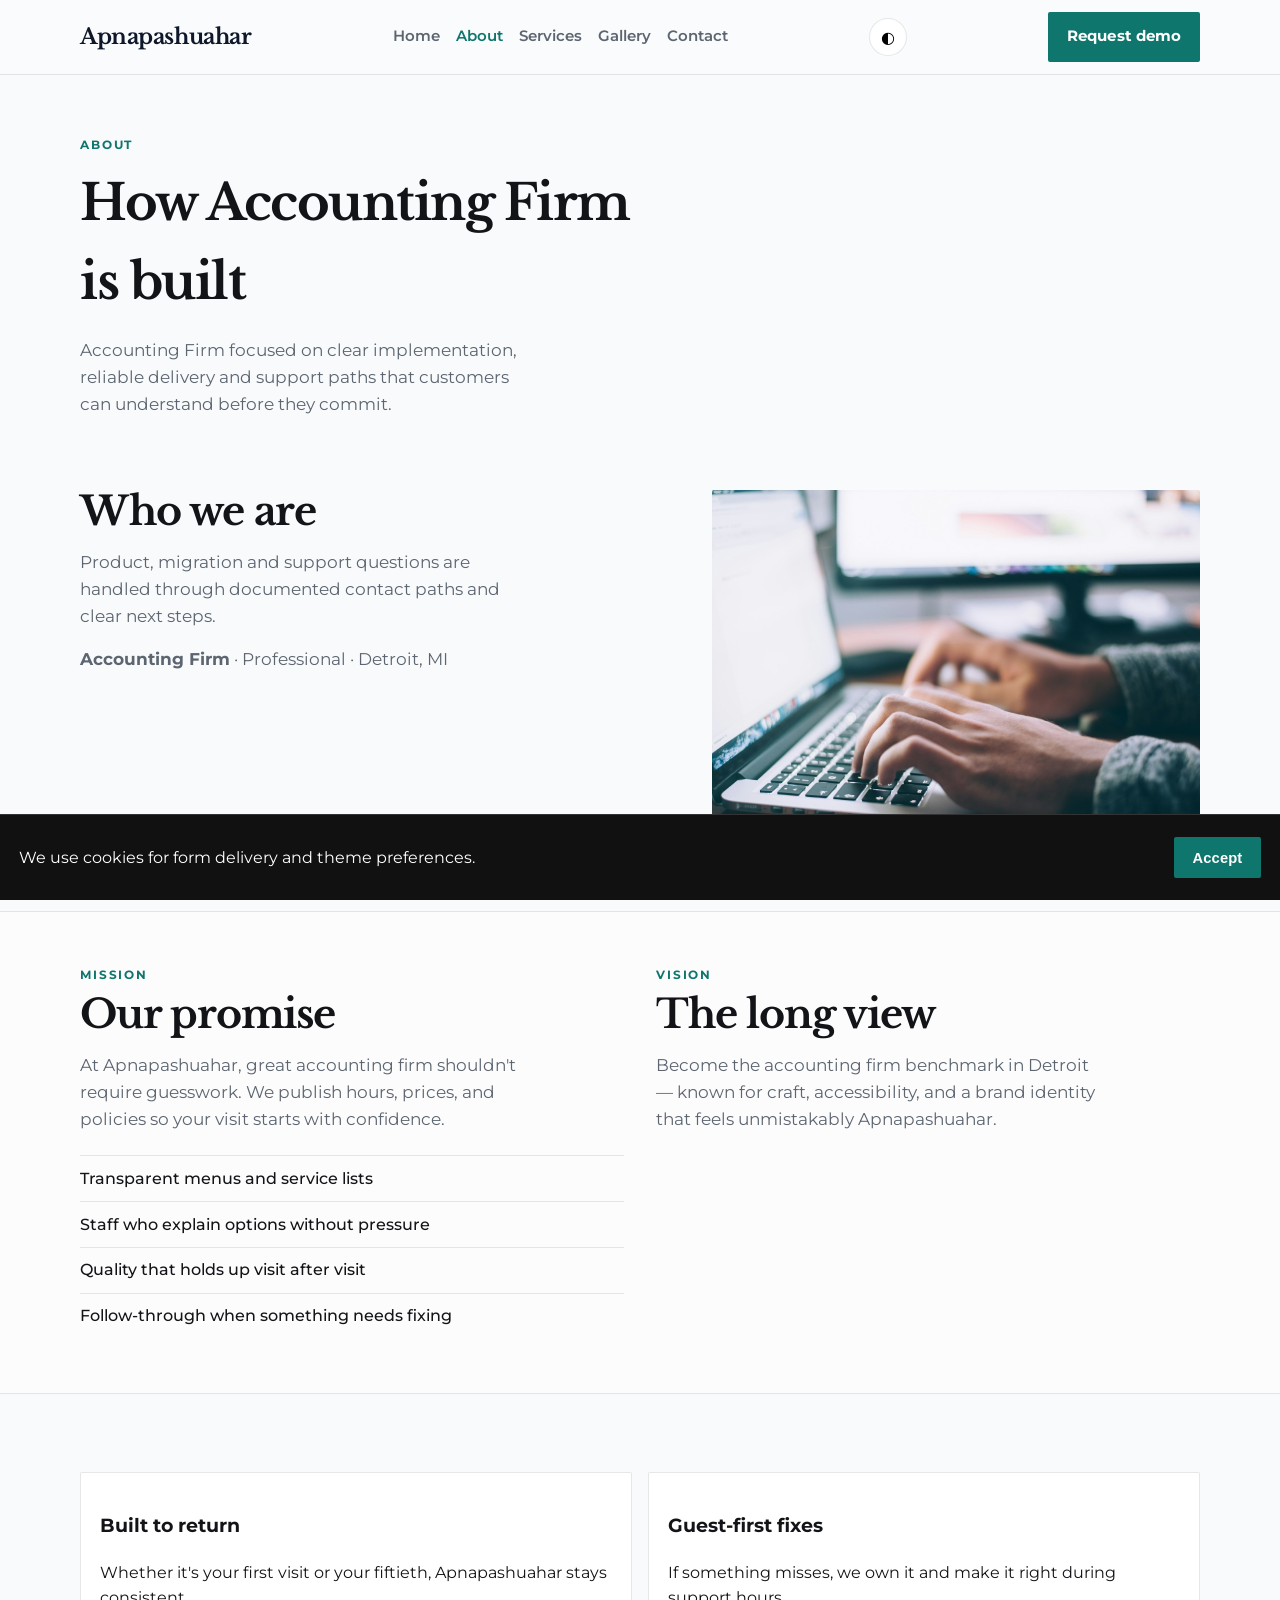
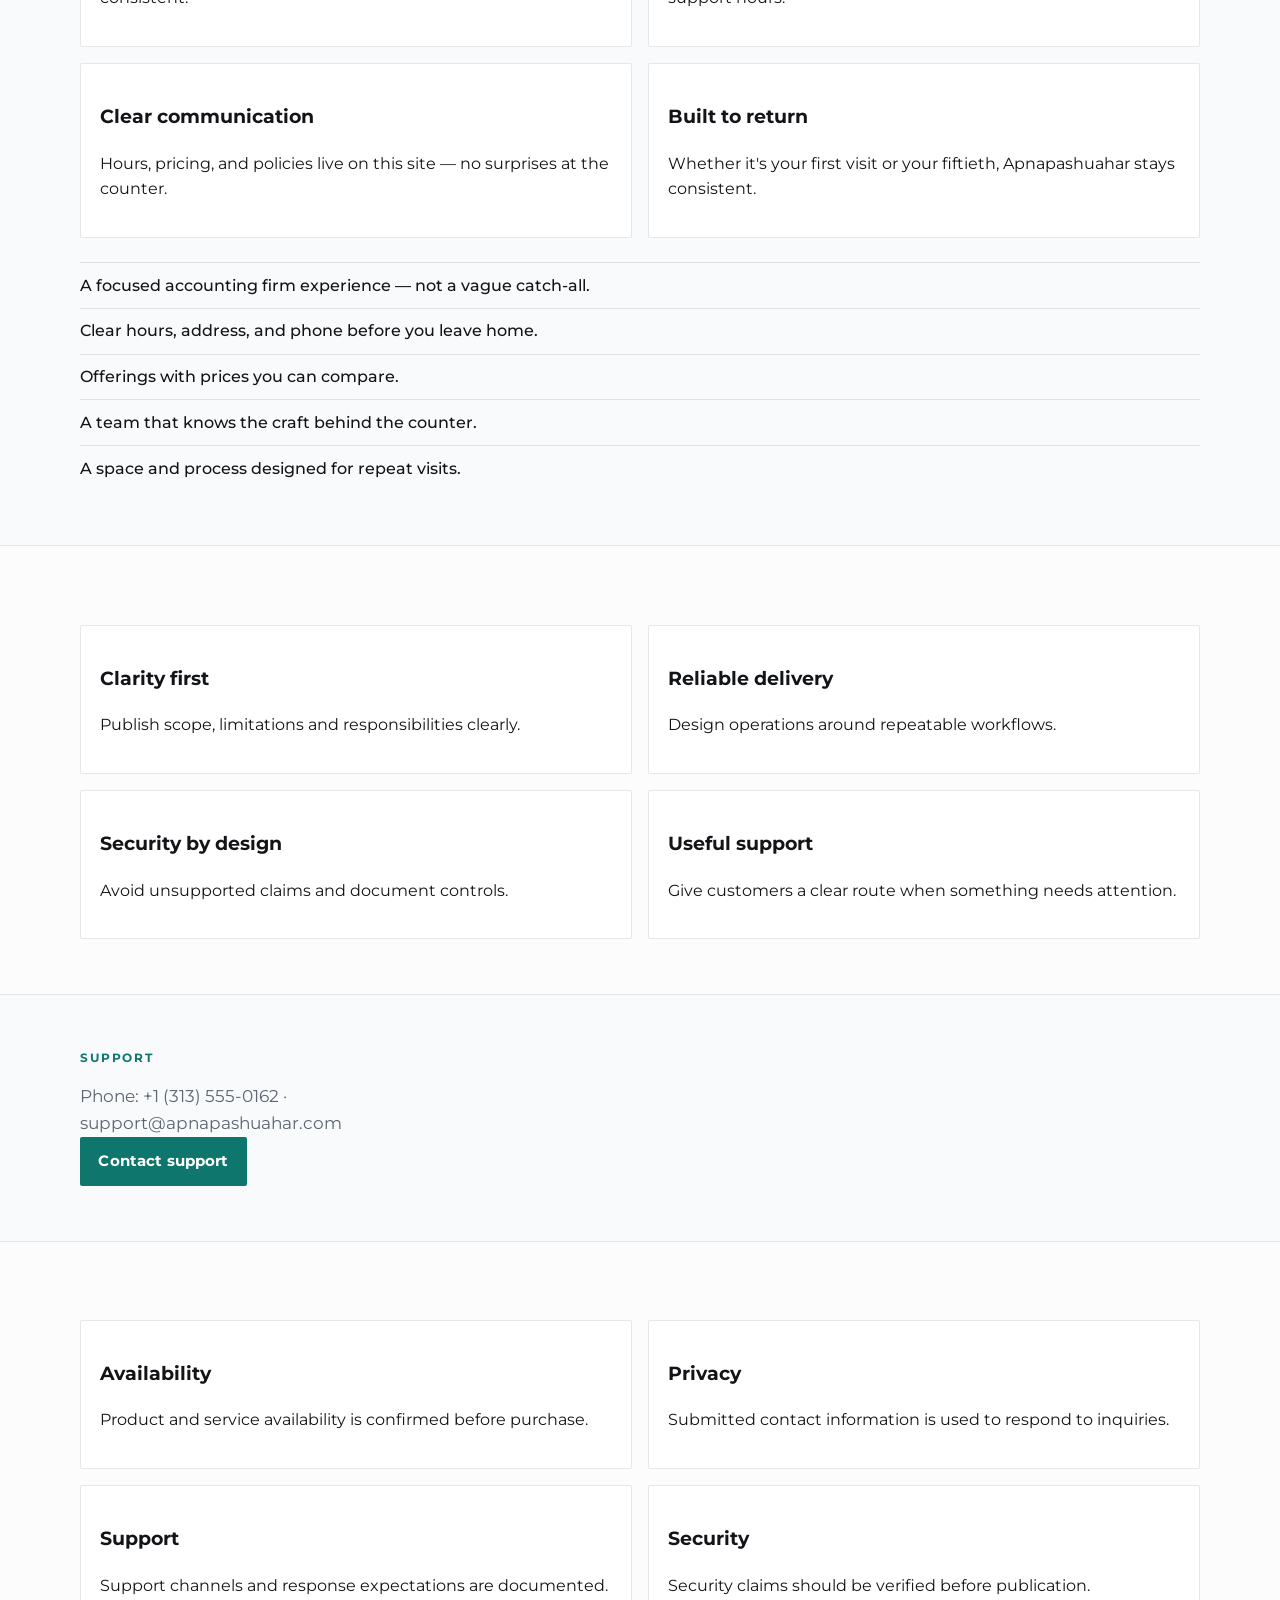
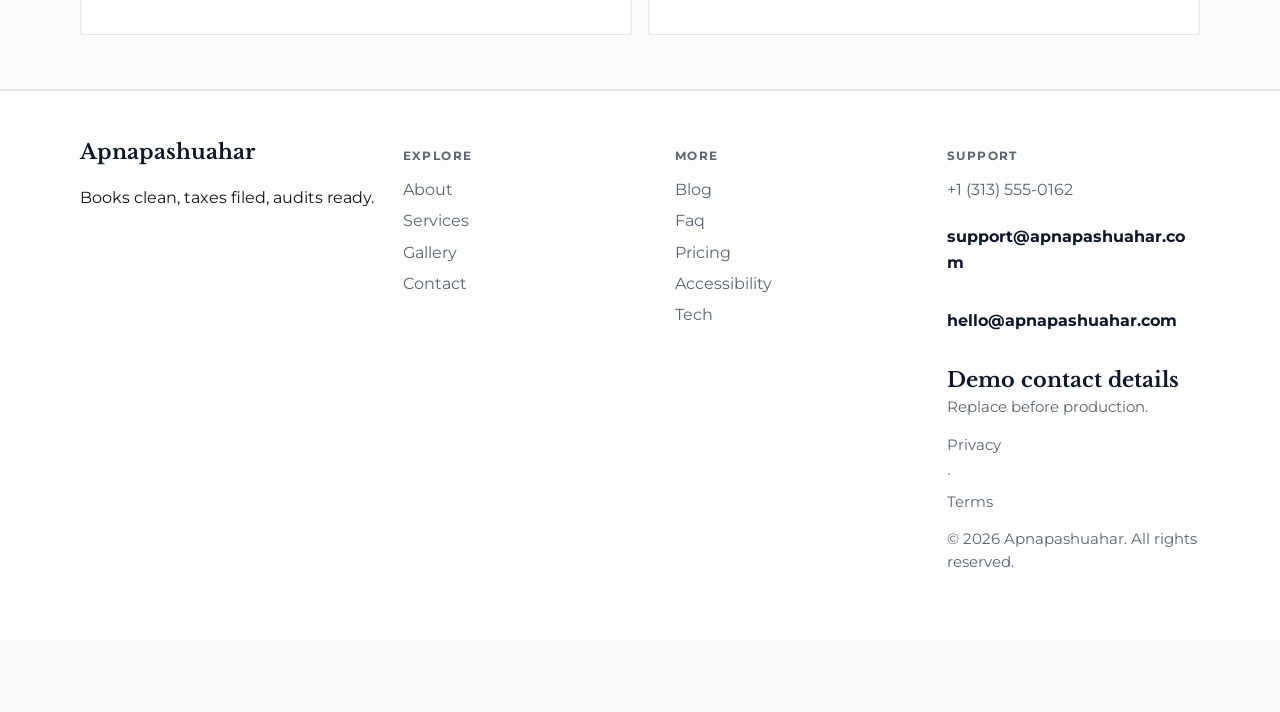
==== about.html @ 2d4d3c8f "Publish company website" ====
<!DOCTYPE html>
<html lang="en">
<head>
  <meta charset="UTF-8" />
  <meta name="viewport" content="width=device-width, initial-scale=1" />
  <title>About | Apnapashuahar</title>
  <meta name="description" content="Accounting Firm focused on clear implementation, reliable delivery and support paths that customers can understand before they commit." />
  <meta property="og:title" content="About | Apnapashuahar" />
  <meta property="og:description" content="Accounting Firm focused on clear implementation, reliable delivery and support paths that customers can understand before they commit." />
  <meta property="og:type" content="website" />
  <meta name="twitter:card" content="summary_large_image" />
  <meta name="twitter:title" content="About | Apnapashuahar" />
  <meta name="twitter:description" content="Accounting Firm focused on clear implementation, reliable delivery and support paths that customers can understand before they commit." />
  <meta property="og:image" content="assets/img-1.jpg" />
  <meta name="twitter:image" content="assets/img-1.jpg" />
  <meta property="og:url" content="https://apnapashuahar.github.io" />
  <script type="application/ld+json">{"@context": "https://schema.org", "@type": "LocalBusiness", "name": "Apnapashuahar", "description": "Books clean, taxes filed, audits ready.", "url": "https://apnapashuahar.github.io", "image": "assets/img-1.jpg"}</script>
<script type="application/ld+json">{"@context": "https://schema.org", "@type": "FAQPage", "mainEntity": [{"@type": "Question", "name": "Where are you?", "acceptedAnswer": {"@type": "Answer", "text": "600 Woodward Ave, Detroit, MI. See the map on Visit."}}, {"@type": "Question", "name": "How do I reach support?", "acceptedAnswer": {"@type": "Answer", "text": "Use the Contact form or email support@apnapashuahar.com. We reply during open hours."}}, {"@type": "Question", "name": "How do I book?", "acceptedAnswer": {"@type": "Answer", "text": "Send a message on Contact, email bookings@apnapashuahar.com, or call +1 (313) 555-0162."}}, {"@type": "Question", "name": "Are prices current?", "acceptedAnswer": {"@type": "Answer", "text": "Listed prices are current and may shift with seasons — we update this site when they do."}}, {"@type": "Question", "name": "Do you take groups?", "acceptedAnswer": {"@type": "Answer", "text": "Yes for many bookings — tell us the size and date and we'll confirm what Apnapashuahar can host."}}, {"@type": "Question", "name": "What should I bring?", "acceptedAnswer": {"@type": "Answer", "text": "Just yourself (and any notes on allergies, sizes, or preferences). We'll handle the rest."}}, {"@type": "Question", "name": "Can I book for someone else?", "acceptedAnswer": {"@type": "Answer", "text": "Yes — include their name and preferences in the contact form."}}, {"@type": "Question", "name": "Where can I read updates?", "acceptedAnswer": {"@type": "Answer", "text": "Blog and Journal pages publish changes before social media."}}, {"@type": "Question", "name": "How do I join the team?", "acceptedAnswer": {"@type": "Answer", "text": "Open roles are listed on Careers — we reply to every application."}}, {"@type": "Question", "name": "Is the space accessible?", "acceptedAnswer": {"@type": "Answer", "text": "See our Accessibility page for entrance, seating and restroom notes."}}]}</script>
<script type="application/ld+json">{"@context": "https://schema.org", "@type": "WebSite", "name": "Apnapashuahar", "url": "https://apnapashuahar.github.io", "description": "Books clean, taxes filed, audits ready."}</script>
  <link rel="alternate" hreflang="en" href="index.html" />
  <link rel="alternate" hreflang="x-default" href="index.html" />
  <meta name="theme-color" content="#111111" />
  <link rel="preconnect" href="https://fonts.googleapis.com" />
  <link rel="preconnect" href="https://fonts.gstatic.com" crossorigin />
  <link href="https://fonts.googleapis.com/css2?family=Libre+Baskerville:wght@700&family=Montserrat:wght@400;500;600;700&display=swap" rel="stylesheet" />
  <link rel="stylesheet" href="styles.css" />
  <link rel="icon" href="favicon.svg" type="image/svg+xml" />
</head>
<body>

  <header class="top">
    <div class="shell bar">
      <a class="logo" href="index.html">Apnapashuahar</a>
      <button class="nav-toggle" type="button" aria-label="Open menu" data-nav-toggle>
        <span></span><span></span><span></span>
      </button>
      <nav data-nav><a href="index.html">Home</a><a href="about.html" class="on">About</a><a href="offerings.html">Services</a><a href="gallery.html">Gallery</a><a href="contact.html">Contact</a></nav>
      <button type="button" class="theme-toggle" data-theme-toggle aria-label="Toggle dark mode">◐</button>
      <a class="cta" href="contact.html" data-open-book>Request demo</a>
    </div>
  </header>  <main class="page">
    <section class="page-hero"><div class="shell">
      <p class="eyebrow">About</p>
      <h1>How Accounting Firm is built</h1>
      <p class="lead">Accounting Firm focused on clear implementation, reliable delivery and support paths that customers can understand before they commit.</p>
    </div></section>
    <section class="block"><div class="shell split">
      <div><h2>Who we are</h2><p class="lead">Product, migration and support questions are handled through documented contact paths and clear next steps.</p>
      <p class="lead"><strong>Accounting Firm</strong> · Professional · Detroit, MI</p></div>
      <img class="solo" src="assets/img-4.jpg" alt="Apnapashuahar" />
    </div></section>
    <section class="block tint"><div class="shell two-col">
      <article><p class="eyebrow">Mission</p><h2>Our promise</h2><p class="lead">At Apnapashuahar, great accounting firm shouldn't require guesswork. We publish hours, prices, and policies so your visit starts with confidence.</p>
      <ul class="checks"><li>Transparent menus and service lists</li><li>Staff who explain options without pressure</li><li>Quality that holds up visit after visit</li><li>Follow-through when something needs fixing</li></ul></article>
      <article><p class="eyebrow">Vision</p><h2>The long view</h2><p class="lead">Become the accounting firm benchmark in Detroit — known for craft, accessibility, and a brand identity that feels unmistakably Apnapashuahar.</p></article>
    </div></section>
    <section class="block"><div class="shell"><div class="value-grid"><article><h3>Built to return</h3><p>Whether it&#x27;s your first visit or your fiftieth, Apnapashuahar stays consistent.</p></article>
<article><h3>Guest-first fixes</h3><p>If something misses, we own it and make it right during support hours.</p></article>
<article><h3>Clear communication</h3><p>Hours, pricing, and policies live on this site — no surprises at the counter.</p></article>
<article><h3>Built to return</h3><p>Whether it&#x27;s your first visit or your fiftieth, Apnapashuahar stays consistent.</p></article></div><ul class="checks" style="margin-top:1.5rem"><li>A focused accounting firm experience — not a vague catch-all.</li>
<li>Clear hours, address, and phone before you leave home.</li>
<li>Offerings with prices you can compare.</li>
<li>A team that knows the craft behind the counter.</li>
<li>A space and process designed for repeat visits.</li></ul></div></section>
    <section class="block tint"><div class="shell"><div class="value-grid"><article><h3>Clarity first</h3><p>Publish scope, limitations and responsibilities clearly.</p></article>
<article><h3>Reliable delivery</h3><p>Design operations around repeatable workflows.</p></article>
<article><h3>Security by design</h3><p>Avoid unsupported claims and document controls.</p></article>
<article><h3>Useful support</h3><p>Give customers a clear route when something needs attention.</p></article></div></div></section>
    
    <section class="block"><div class="shell"><p class="eyebrow">Support</p><p class="lead">Phone: +1 (313) 555-0162 · support@apnapashuahar.com</p>
    <a class="btn solid" href="contact.html">Contact support</a></div></section>
    <section class="block tint"><div class="shell"><div class="value-grid"><article><h3>Availability</h3><p>Product and service availability is confirmed before purchase.</p></article>
<article><h3>Privacy</h3><p>Submitted contact information is used to respond to inquiries.</p></article>
<article><h3>Support</h3><p>Support channels and response expectations are documented.</p></article>
<article><h3>Security</h3><p>Security claims should be verified before publication.</p></article></div></div></section>
  </main>
  <footer class="foot">
    <div class="shell foot-grid">
      <div>
        <strong>Apnapashuahar</strong>
        <p>Books clean, taxes filed, audits ready.</p>
        
      </div>
      <div>
        <p class="fh">Explore</p>
        <a href="about.html">About</a><a href="offerings.html">Services</a><a href="gallery.html">Gallery</a><a href="contact.html">Contact</a>
      </div>
      <div>
        <p class="fh">More</p>
        <a href="blog.html">Blog</a><a href="faq.html">Faq</a><a href="pricing.html">Pricing</a><a href="accessibility.html">Accessibility</a><a href="tech.html">Tech</a>
      </div>
      <div>
        <p class="fh">Support</p>
        <a href="tel:+13135550162">+1 (313) 555-0162</a>
        <p class="mail-plain">support@apnapashuahar.com</p>
        <p class="mail-plain">hello@apnapashuahar.com</p>
        
        <p class="foot-meta"><strong>Demo contact details</strong><br/>Replace before production.</p>
        <p class="foot-meta"><a href="privacy.html">Privacy</a> · <a href="terms.html">Terms</a></p>
        <p class="foot-meta">© 2026 Apnapashuahar. All rights reserved.</p>
      </div>
    </div>
  </footer>
  <div class="cookie-bar" data-cookie-bar hidden>
    <p>We use cookies for form delivery and theme preferences.</p>
    <button type="button" class="btn solid" data-cookie-accept>Accept</button>
  </div>
  <div class="mobile-cta">
    <a href="tel:+13135550162">Call</a>
    <button type="button" data-open-book>Contact sales</button>
    
  </div>
  <div class="toast" data-toast hidden></div>

  <div class="modal" data-book-modal hidden>
    <div class="modal-card">
      <button class="modal-close" type="button" data-close-book aria-label="Close">×</button>
      <p class="eyebrow">Quick request</p>
      <h3>Contact Apnapashuahar</h3>
      <p class="lead">Send the essentials and we will reply by email.</p>
      <form class="contact-form compact" data-quick-book data-support="support@apnapashuahar.com">
        <label>Name<input name="name" required placeholder="Your name" /></label>
        <label>Email<input type="email" name="email" required placeholder="you@email.com" /></label>
        <label>Timing<input name="when" required placeholder="Preferred date or timeline" /></label>
        <label>Notes<textarea name="message" rows="3" placeholder="Project, product, service or other details…"></textarea></label>
        <button class="btn solid" type="submit">Contact sales</button>
      </form>
    </div>
  </div>

  <div class="lightbox" data-lightbox hidden>
    <button class="modal-close" type="button" data-lightbox-close aria-label="Close">×</button>
    <img data-lightbox-img alt="" />
    <div class="lightbox-nav">
      <button type="button" data-lightbox-prev>‹</button>
      <button type="button" data-lightbox-next>›</button>
    </div>
  </div>
  <script src="site.js"></script>
</body></html>
---- styles.css ----
:root {
  --ink:#121417; --muted:#5c6570; --paper:#f8fafc;
  --accent:#0f766e; --deep:#0f172a; --line:rgba(18,20,23,.10);
  --display:"Libre Baskerville",Georgia,"Times New Roman",serif;
  --body:"Montserrat","Segoe UI",sans-serif; --shell:1120px;
  --radius:2px;
}
*{box-sizing:border-box} html{scroll-behavior:smooth}
body{margin:0;font-family:var(--body);color:var(--ink);background:var(--paper);line-height:1.6;padding-bottom:72px;-webkit-font-smoothing:antialiased}
a{color:inherit;text-decoration:none} img{max-width:100%;display:block}
.shell{width:min(var(--shell),calc(100% - 2.4rem));margin-inline:auto}
.sr{position:absolute;left:-9999px}
.mail-plain{display:inline-block;font-weight:700;color:var(--deep);word-break:break-all}
.support-banner{padding:1.25rem 1.35rem;margin:0 0 1.5rem;border:1px solid var(--line);border-left:4px solid var(--accent);background:#fff;border-radius:var(--radius)}
.support-mail{margin:.35rem 0 .5rem;font-family:var(--display);font-size:clamp(1.4rem,3vw,2rem);font-weight:700;color:var(--deep)}
.form-success{margin-top:1.2rem;padding:1.4rem;border:1px solid color-mix(in srgb,var(--accent) 35%,var(--line));background:#fff;border-radius:var(--radius)}
.form-success h3{margin:0 0 .5rem;font-family:var(--display);font-size:1.6rem}
.form-success[hidden],.contact-form[hidden]{display:none !important}
.contact-form select{width:100%;padding:.85rem 1rem;border:1px solid var(--line);border-radius:8px;font:inherit;background:#fff}
.top{position:sticky;top:0;z-index:40;backdrop-filter:blur(14px);background:color-mix(in srgb,var(--paper) 90%,white);border-bottom:1px solid var(--line)}
.bar{min-height:74px;display:flex;align-items:center;justify-content:space-between;gap:1rem;position:relative}
.logo{font-family:var(--display);font-weight:700;font-size:1.35rem;color:var(--deep);letter-spacing:-.02em}
nav{display:flex;flex-wrap:wrap;gap:1rem;font-weight:600;font-size:.92rem;color:var(--muted)}
nav a.on,nav a:hover{color:var(--accent)}
.nav-toggle{display:none;flex-direction:column;gap:5px;background:transparent;border:0;padding:.4rem;cursor:pointer}
.nav-toggle span{display:block;width:22px;height:2px;background:var(--deep)}
.cta,.btn{display:inline-flex;align-items:center;justify-content:center;padding:.8rem 1.15rem;border-radius:var(--radius);font-weight:700;font-size:.92rem;border:0;cursor:pointer;letter-spacing:.01em}
.cta,.btn.solid{background:var(--accent);color:#fff}
.btn.line{border:1px solid rgba(255,255,255,.55);color:#fff;background:transparent}
.btn.quiet{border:1px solid var(--line);background:#fff;color:var(--ink)}
.hero{position:relative;min-height:78vh;display:grid;align-items:end;color:#fff;overflow:hidden}
.hero-bg{position:absolute;inset:0;background-size:cover;background-position:center center;background-repeat:no-repeat}
.hero-shade{position:absolute;inset:0;background:linear-gradient(115deg,rgba(10,12,16,.72),rgba(10,12,16,.18))}
.hero-photo img{width:100%;aspect-ratio:16/9;object-fit:cover;object-position:center;display:block;max-height:min(78vh,900px)}
.hero-copy{position:relative;z-index:2;padding:5rem 0 3.8rem;max-width:720px}
.brand{margin:0 0 .75rem;font-family:var(--display);font-size:clamp(1.85rem,3.6vw,2.7rem);font-weight:700}
.hero h1,.page-hero h1{margin:0;font-family:var(--display);letter-spacing:-.03em;font-weight:700}
.hero h1{font-size:clamp(2.15rem,5.2vw,3.55rem);max-width:15ch;line-height:1.05}
.lede{margin:1.15rem 0 0;max-width:42ch;color:rgba(255,255,255,.9);font-size:1.08rem}
.actions{display:flex;flex-wrap:wrap;gap:.75rem;margin-top:1.7rem}
.promo{display:flex;justify-content:space-between;gap:1rem;align-items:center;margin:1.35rem auto;padding:1.05rem 1.25rem;background:#fff;border:1px solid var(--line);border-radius:var(--radius);box-shadow:0 8px 28px rgba(18,20,23,.04)}
.promo p{margin:0;font-weight:600}
.promo a{font-weight:800;color:var(--accent);white-space:nowrap}
.strip{border-bottom:1px solid var(--line);background:rgba(255,255,255,.5)}
.strip-row{display:flex;flex-wrap:wrap;gap:.8rem 1.5rem;padding:1.05rem 0;font-weight:700;color:var(--deep);font-size:.95rem}
.stats-band{border-bottom:1px solid var(--line);background:rgba(255,255,255,.72)}
.stats-row{display:grid;grid-template-columns:repeat(4,1fr);gap:1rem;padding:1.55rem 0}
.stat b{display:block;font-family:var(--display);font-size:1.65rem;color:var(--deep)}
.stat span{display:block;margin-top:.25rem;color:var(--muted);font-size:.88rem}
.mosaic{display:grid;grid-template-columns:1.2fr 1fr 1fr;gap:.85rem}
.mosaic img{width:100%;aspect-ratio:4/3;object-fit:cover;object-position:center;border-radius:var(--radius);display:block}
.block{padding:4.8rem 0}.block.tint{background:rgba(255,255,255,.58);border-block:1px solid var(--line)}
.eyebrow{margin:0 0 .55rem;font-size:.72rem;font-weight:700;letter-spacing:.16em;text-transform:uppercase;color:var(--accent)}
h2{margin:0;font-family:var(--display);font-size:clamp(1.85rem,3.1vw,2.55rem);letter-spacing:-.03em;max-width:18ch;line-height:1.1}
.lead{margin:.95rem 0 0;color:var(--muted);max-width:52ch;font-size:1.06rem}
.split{display:grid;grid-template-columns:1.1fr .9fr;gap:2.2rem;align-items:start}
.amenity-grid,.contact-grid,.newsletter{display:grid;grid-template-columns:1.1fr .9fr;gap:2.2rem;align-items:start}
.checks,.why,.hours{margin:1.35rem 0 0;padding:0;list-style:none}
.checks li,.why li,.hours li{padding:.6rem 0;border-top:1px solid var(--line);font-weight:500}
.hours-card,.card{background:#fff;border:1px solid var(--line);border-radius:var(--radius);padding:1.4rem;box-shadow:0 10px 30px rgba(18,20,23,.035)}
.card-actions{display:flex;flex-wrap:wrap;gap:.6rem;margin-top:1rem}
.stack-card p{margin:0 0 1rem}
.about-photos{display:grid;gap:.85rem}
.about-photos img,.solo{width:100%;aspect-ratio:4/3;object-fit:cover;object-position:center;border-radius:var(--radius)}
.solo.wide{aspect-ratio:16/9;margin-top:1rem}
.menu-grid{margin-top:2rem;display:grid;grid-template-columns:repeat(3,1fr);gap:1rem}
.menu-list{margin-top:1.5rem;display:grid;gap:.85rem}
.menu-list .item{padding:1.1rem 1.2rem}
.item{background:#fff;border:1px solid var(--line);border-radius:var(--radius);padding:1.2rem;position:relative;box-shadow:0 8px 24px rgba(18,20,23,.03)}
.item.soft{background:color-mix(in srgb,var(--paper) 70%,white)}
.item-top{display:flex;justify-content:space-between;gap:.5rem;align-items:baseline}
.item h3{margin:0 0 .35rem;font-family:var(--display);font-size:1.25rem}
.item p{margin:0;color:var(--muted)}
.item .tag{margin-top:.7rem;font-size:.72rem;font-weight:800;letter-spacing:.1em;text-transform:uppercase;color:var(--accent)}
.price{font-weight:700;color:var(--accent);white-space:nowrap}
.process{list-style:none;margin:2rem 0 0;padding:0;display:grid;gap:1rem}
.process li{display:grid;grid-template-columns:64px 1fr;gap:1rem;padding:1rem 0;border-top:1px solid var(--line)}
.process span{font-family:var(--display);font-size:1.5rem;color:var(--accent)}
.quotes{display:grid;grid-template-columns:repeat(3,1fr);gap:1rem;margin-top:1.5rem}
blockquote{margin:0;padding:1.3rem;background:#fff;border:1px solid var(--line);border-radius:var(--radius)}
blockquote p{margin:0;font-family:var(--display);font-size:1.25rem;line-height:1.25}
blockquote footer{margin-top:.85rem;color:var(--muted);font-size:.9rem}
.value-grid,.team-grid{display:grid;grid-template-columns:repeat(2,1fr);gap:1rem;margin-top:1.5rem}
.two-col{display:grid;grid-template-columns:1fr 1fr;gap:2rem;align-items:start}
.value-grid article,.person,.team-card{background:#fff;border:1px solid var(--line);border-radius:var(--radius);padding:1.2rem;overflow:hidden}
.team-card img{width:100%;aspect-ratio:1;object-fit:cover;object-position:center top;border-radius:calc(var(--radius) - 4px);margin:0 0 .85rem;display:block}
.team-card h3{margin:0 0 .25rem;font-family:var(--display);font-size:1.2rem}
.team-card .eyebrow{margin:0 0 .5rem}
.team-card p:last-child{margin:0;color:var(--muted);line-height:1.55}
.person .role{color:var(--accent);font-weight:700;margin:.2rem 0 .5rem}
img{max-width:100%;height:auto;display:block}
picture,figure{margin:0}
.faq details{border-top:1px solid var(--line);padding:1rem 0}
.faq summary{cursor:pointer;font-weight:700}
.faq p{margin:.6rem 0 0;color:var(--muted)}
.page-hero{padding:3.8rem 0 1.1rem}
.page-hero h1{font-size:clamp(2.1rem,4vw,3.1rem);max-width:16ch}
.page .lead{color:var(--muted)}
.gallery-rich{display:grid;grid-template-columns:repeat(2,1fr);gap:1rem}
.gallery-rich figure{margin:0}
.gallery-rich img{width:100%;aspect-ratio:4/3;object-fit:cover;object-position:center;border-radius:var(--radius)}
.gallery-rich figcaption{margin-top:.45rem;color:var(--muted);font-size:.88rem}
.visit-grid{display:grid;grid-template-columns:.85fr 1.15fr;gap:1.6rem}
.map-wrap{margin-top:1rem;border-radius:var(--radius);overflow:hidden;border:1px solid var(--line);background:#fff}
.map-wrap iframe{width:100%;height:320px;border:0;display:block}
.map-note{margin:.55rem 1rem 1rem;font-size:.9rem}
.map-note a{color:var(--accent);font-weight:700}
.contact-form,.news-form{display:grid;gap:.9rem;margin-top:1rem}
.contact-form label{display:grid;gap:.35rem;font-weight:700;font-size:.9rem}
.contact-form input,.contact-form textarea,.news-form input{width:100%;padding:.9rem 1rem;border:1px solid var(--line);border-radius:8px;font:inherit;background:#fff}
.contact-form input:focus,.contact-form textarea:focus,.contact-form select:focus,.news-form input:focus{outline:2px solid color-mix(in srgb,var(--accent) 45%,white);border-color:var(--accent)}
.news-form{grid-template-columns:1fr auto;align-items:center}
.form-note{margin:0;color:var(--muted);font-size:.88rem}
.cta-band{padding:4rem 0;background:var(--deep);color:#fff}
.cta-band h2{color:#fff;max-width:16ch}
.cta-band p{color:rgba(255,255,255,.86);max-width:46ch}
.center-cta{text-align:center;margin-top:2rem}
.textlink{display:inline-block;margin-top:1rem;font-weight:700;color:var(--accent)}
.foot{border-top:1px solid var(--line);padding:2.8rem 0 3.2rem;background:rgba(255,255,255,.72)}
.foot-grid{display:grid;grid-template-columns:1.2fr 1fr 1fr 1fr;gap:1.2rem}
.fh{font-size:.72rem;font-weight:700;letter-spacing:.12em;text-transform:uppercase;color:var(--muted)}
.foot a{display:block;margin:.35rem 0;color:var(--muted)}
.foot a:hover{color:var(--accent)}
.foot strong{font-family:var(--display);font-size:1.3rem;color:var(--deep)}
.foot-meta{color:var(--muted);font-size:.92rem;line-height:1.55}
.mobile-cta{display:none;position:fixed;left:0;right:0;bottom:0;z-index:50;background:#fff;border-top:1px solid var(--line);grid-template-columns:1fr 1fr 1fr}
.mobile-cta a,.mobile-cta button{text-align:center;padding:.95rem .4rem;font-weight:800;font-size:.85rem;color:var(--deep);background:transparent;border:0;font-family:inherit;cursor:pointer}
.mobile-cta a:nth-child(2),.mobile-cta button:nth-child(2){background:var(--accent);color:#fff}
.toast{position:fixed;left:50%;bottom:5.5rem;transform:translateX(-50%);background:var(--deep);color:#fff;padding:.9rem 1.2rem;border-radius:999px;font-weight:700;z-index:80;box-shadow:0 12px 32px rgba(0,0,0,.22)}
.btn.mini{padding:.45rem .7rem;font-size:.78rem}
.item-actions{display:flex;flex-wrap:wrap;gap:.45rem;margin-top:.9rem}
.offer-tools{margin-bottom:1rem}
.offer-tools input{width:min(420px,100%);padding:.85rem 1rem;border:1px solid var(--line);border-radius:8px;font:inherit;background:#fff}
.saved-tray{margin:1rem 0;padding:1rem;border:1px dashed var(--line);background:#fff;border-radius:var(--radius)}
.saved-tray ul{margin:.5rem 0 1rem;padding-left:1.1rem}
.open-badge{display:inline-flex;align-items:center;gap:.35rem;padding:.35rem .65rem;border-radius:999px;font-size:.75rem;font-weight:800;letter-spacing:.04em;text-transform:uppercase;background:#ecfdf5;color:#166534;border:1px solid #86efac}
.open-badge.closed{background:#fef2f2;color:#991b1b;border-color:#fecaca}
.open-badge.unknown{background:#f8fafc;color:#475569;border-color:#cbd5e1}
.text-cta{border:0;background:transparent;color:var(--accent);font-weight:800;cursor:pointer;font:inherit;padding:0}
.copy-btn{margin-left:.45rem;border:1px solid var(--line);background:#fff;border-radius:6px;padding:.2rem .45rem;font-size:.72rem;font-weight:700;cursor:pointer}
.gal-btn{display:block;width:100%;padding:0;border:0;background:transparent;cursor:zoom-in}
.gal-btn img{width:100%;aspect-ratio:4/3;object-fit:cover;object-position:center;border-radius:var(--radius)}
.modal,.lightbox{position:fixed;inset:0;z-index:90;background:rgba(10,12,16,.72);display:grid;place-items:center;padding:1rem}
.modal[hidden],.lightbox[hidden]{display:none !important}
.modal-card{width:min(480px,100%);background:var(--paper);border-radius:14px;padding:1.4rem 1.4rem 1.2rem;position:relative;border:1px solid var(--line);box-shadow:0 24px 60px rgba(0,0,0,.28)}
.modal-card h3{margin:.2rem 0 .4rem;font-family:var(--display);font-size:1.7rem}
.modal-close{position:absolute;top:.55rem;right:.7rem;border:0;background:transparent;font-size:1.6rem;cursor:pointer;line-height:1;color:var(--muted)}
.contact-form.compact{margin-top:.8rem}
.lightbox img{max-width:min(960px,92vw);max-height:82vh;object-fit:contain;border-radius:10px;background:#000}
.lightbox-nav{position:absolute;bottom:1.2rem;display:flex;gap:.6rem}
.lightbox-nav button{border:0;background:#fff;color:#111;width:44px;height:44px;border-radius:50%;font-size:1.4rem;cursor:pointer}
.item.is-saved{outline:2px solid color-mix(in srgb,var(--accent) 55%,white)}
.item.is-hidden{display:none}
@media(max-width:900px){
  .nav-toggle{display:flex}
  nav{display:none;position:absolute;top:74px;left:0;right:0;background:var(--paper);border-bottom:1px solid var(--line);padding:1rem;flex-direction:column;gap:.9rem}
  nav.open{display:flex}
  .cta{display:none}
  .split,.menu-grid,.quotes,.value-grid,.team-grid,.gallery-rich,.visit-grid,.foot-grid,.amenity-grid,.contact-grid,.newsletter,.news-form,.stats-row,.mosaic,.two-col{grid-template-columns:1fr}
  .mobile-cta{display:grid}
  .promo{flex-direction:column;align-items:flex-start}
}

.block{padding:3.2rem 0}
.item,.card,.person,blockquote,.promo{box-shadow:none;border-radius:2px}
.strip-row{font-size:.85rem}
.lede,.lead{max-width:40ch}


.hero.minimal-hero{min-height:52vh}
.hero.minimal-hero .hero-shade{background:linear-gradient(180deg,rgba(10,12,16,.72),rgba(10,12,16,.45))}
.hero.minimal-hero h1{max-width:22ch;font-size:clamp(1.9rem,4.5vw,2.9rem)}
.block{padding:3.4rem 0}
.gallery-cards{display:grid;grid-template-columns:repeat(3,1fr);gap:.85rem}
.gallery-cards figure:nth-child(1){grid-column:span 2;grid-row:span 2}
.gallery-cards img{width:100%;height:100%;min-height:160px;object-fit:cover;border-radius:var(--radius)}

.prose-block .lead.wide{max-width:62ch}
.journal-card,.journal-entry{background:#fff;border:1px solid var(--line);border-radius:var(--radius);padding:1.2rem}
.journal-stack{display:grid;gap:1rem}
.compare-table{width:100%;border-collapse:collapse;margin-top:1rem}
.compare-table th,.compare-table td{border-top:1px solid var(--line);padding:.75rem;text-align:left}
.compare-table th{font-size:.72rem;letter-spacing:.12em;text-transform:uppercase;color:var(--muted)}
.gallery-hero{min-height:46vh;display:grid;align-items:end;color:#fff;background-size:cover;background-position:center;position:relative}
.gallery-hero::before{content:"";position:absolute;inset:0;background:linear-gradient(180deg,rgba(0,0,0,.15),rgba(0,0,0,.65))}
.gallery-hero .shell{position:relative;z-index:1;padding:3rem 0}
.page-hero.wide-hero h1{max-width:24ch}
.mosaic.teaser{grid-template-columns:repeat(3,1fr);max-height:420px;overflow:hidden}
.reveal{opacity:0;transform:translateY(14px);transition:opacity .5s ease,transform .5s ease}
.reveal.is-visible{opacity:1;transform:none}
.theme-toggle{border:1px solid var(--line);background:#fff;border-radius:999px;width:38px;height:38px;cursor:pointer;font-size:1rem}
body.theme-dark{--paper:#0e1114;--ink:#eef2f6;--muted:#9aa8b6;--line:rgba(255,255,255,.12)}
body.theme-dark .block.tint{background:rgba(255,255,255,.04)}
.cookie-bar{position:fixed;bottom:0;left:0;right:0;z-index:60;display:flex;align-items:center;justify-content:space-between;gap:1rem;padding:.85rem 1.2rem;background:#111;color:#fff;border-top:1px solid #333}
.cookie-bar[hidden]{display:none !important}
.insta-grid{display:grid;grid-template-columns:repeat(3,1fr);gap:.65rem}
.insta-cell{position:relative;overflow:hidden;border-radius:var(--radius)}
.insta-cell img{aspect-ratio:1;object-fit:cover;object-position:center;width:100%;display:block}
.insta-cell figcaption{position:absolute;inset:auto 0 0 0;padding:.5rem;font-size:.72rem;background:linear-gradient(transparent,rgba(0,0,0,.75));color:#fff}
.video-wrap{position:relative;padding-top:56.25%;border-radius:var(--radius);overflow:hidden}
.video-wrap iframe{position:absolute;inset:0;width:100%;height:100%;border:0}
.ba-slider{position:relative}
.ba-panels{display:grid;grid-template-columns:1fr 1fr;gap:1rem}
.ba-after{clip-path:inset(0 50% 0 0)}
.faq-page details{border:1px solid var(--line);border-radius:var(--radius);padding:.85rem 1rem;margin-bottom:.65rem;background:#fff}
.faq-page summary{cursor:pointer;font-weight:700}
.chat-slot{border:1px dashed var(--line);padding:1rem;border-radius:var(--radius);margin:1rem 0}
.theme-toggle{flex-shrink:0}
.bar{flex-wrap:wrap}
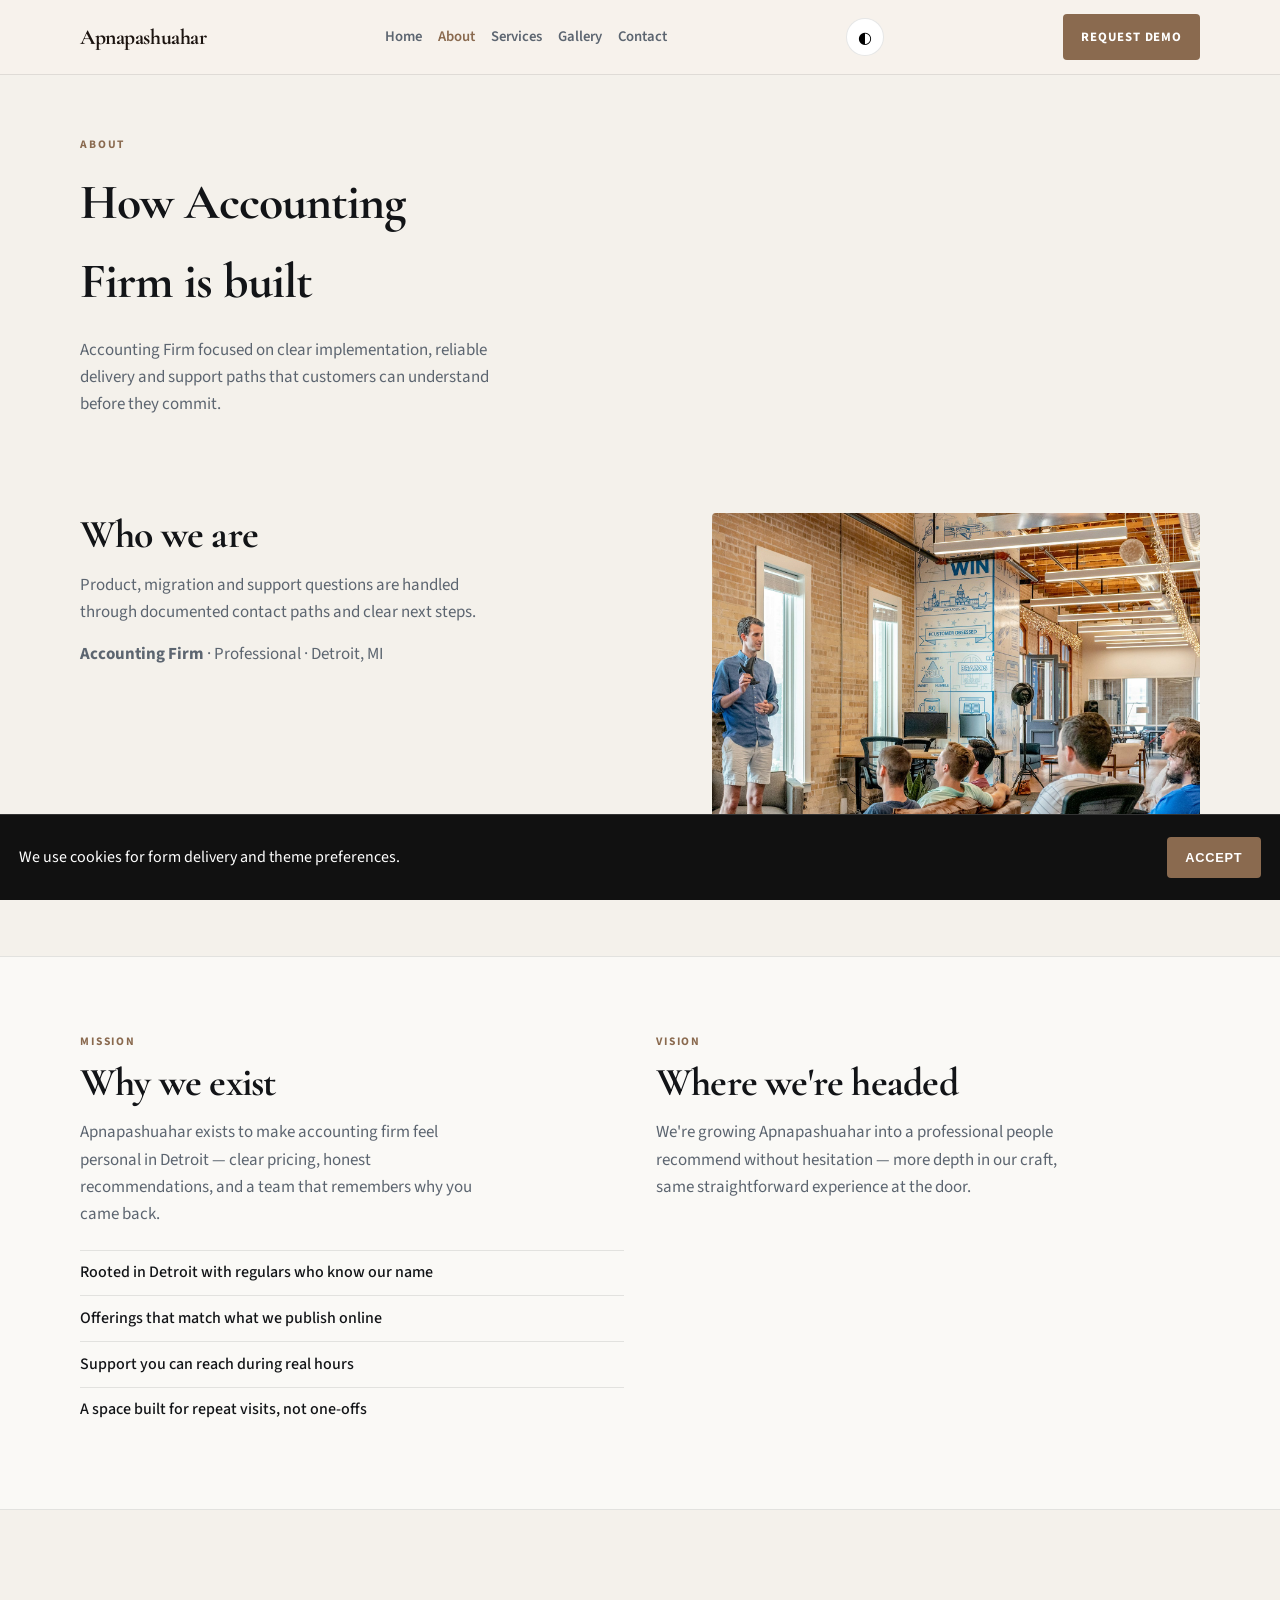
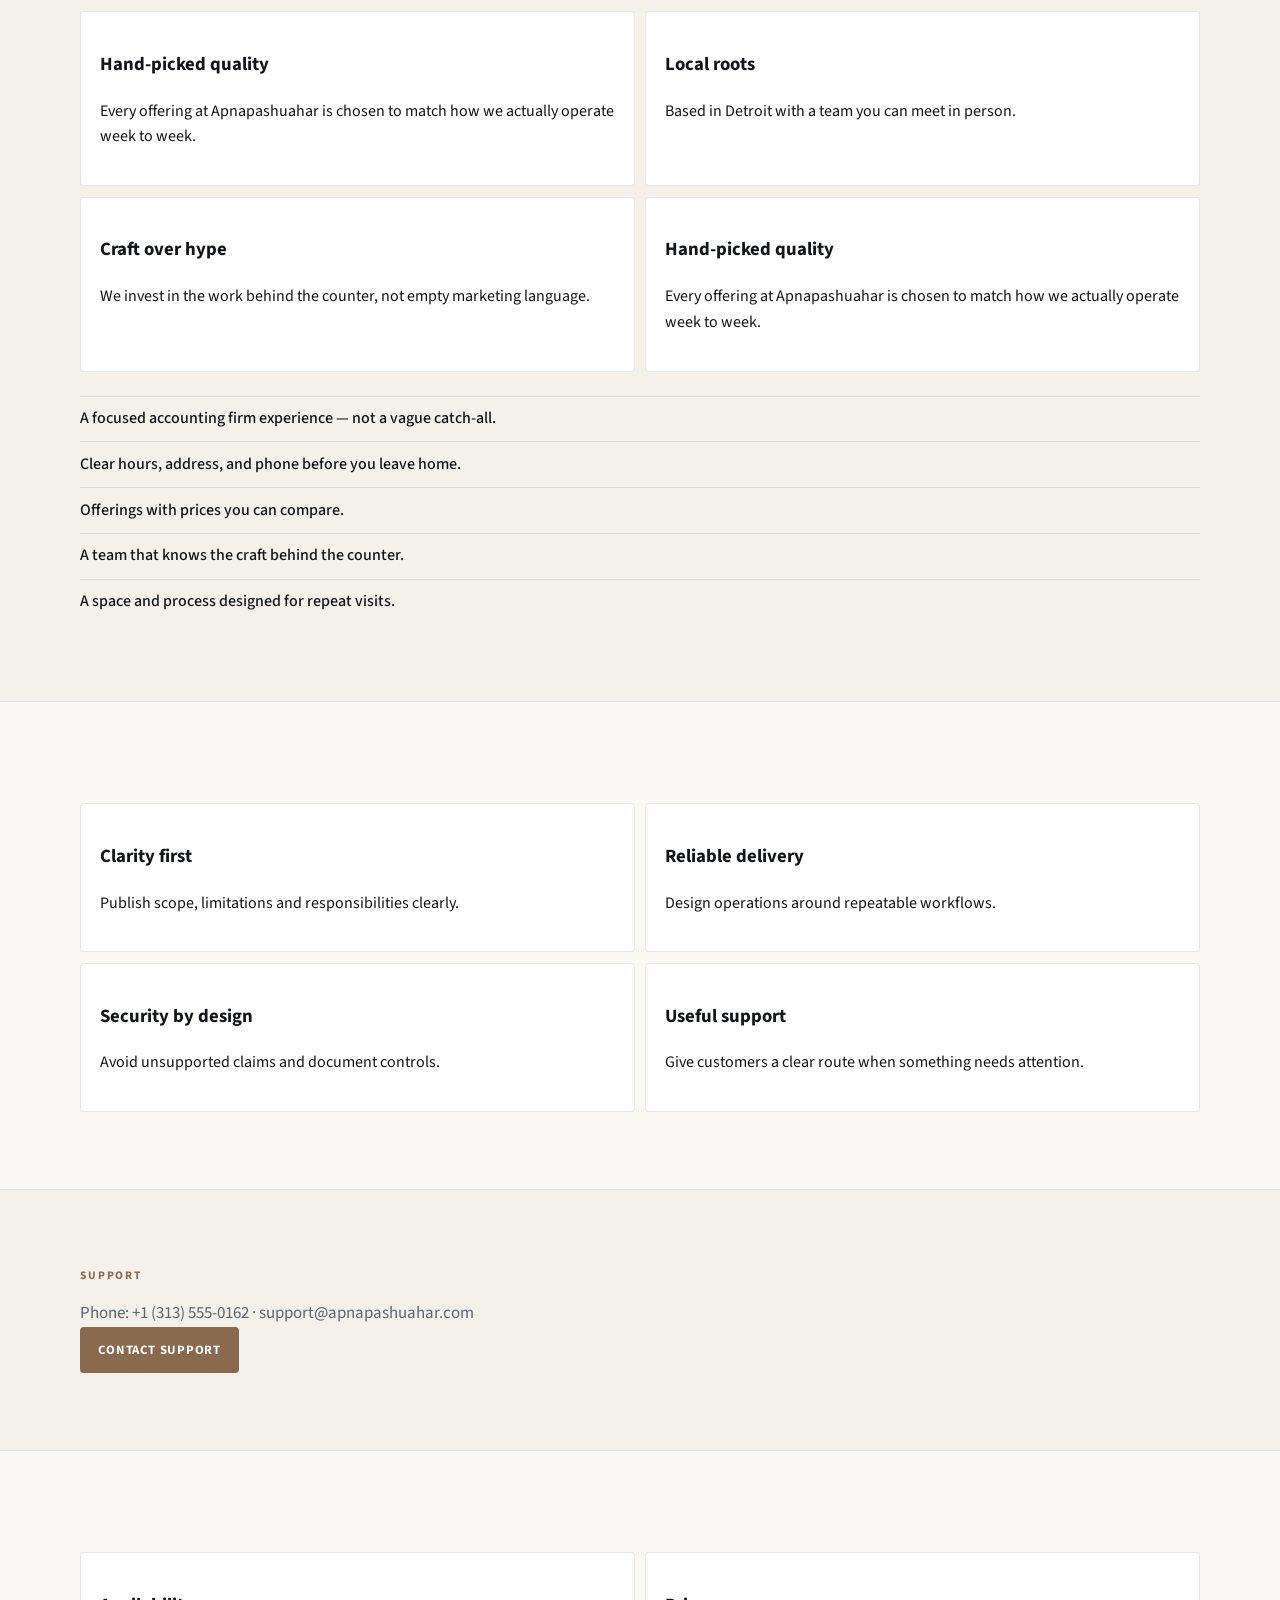
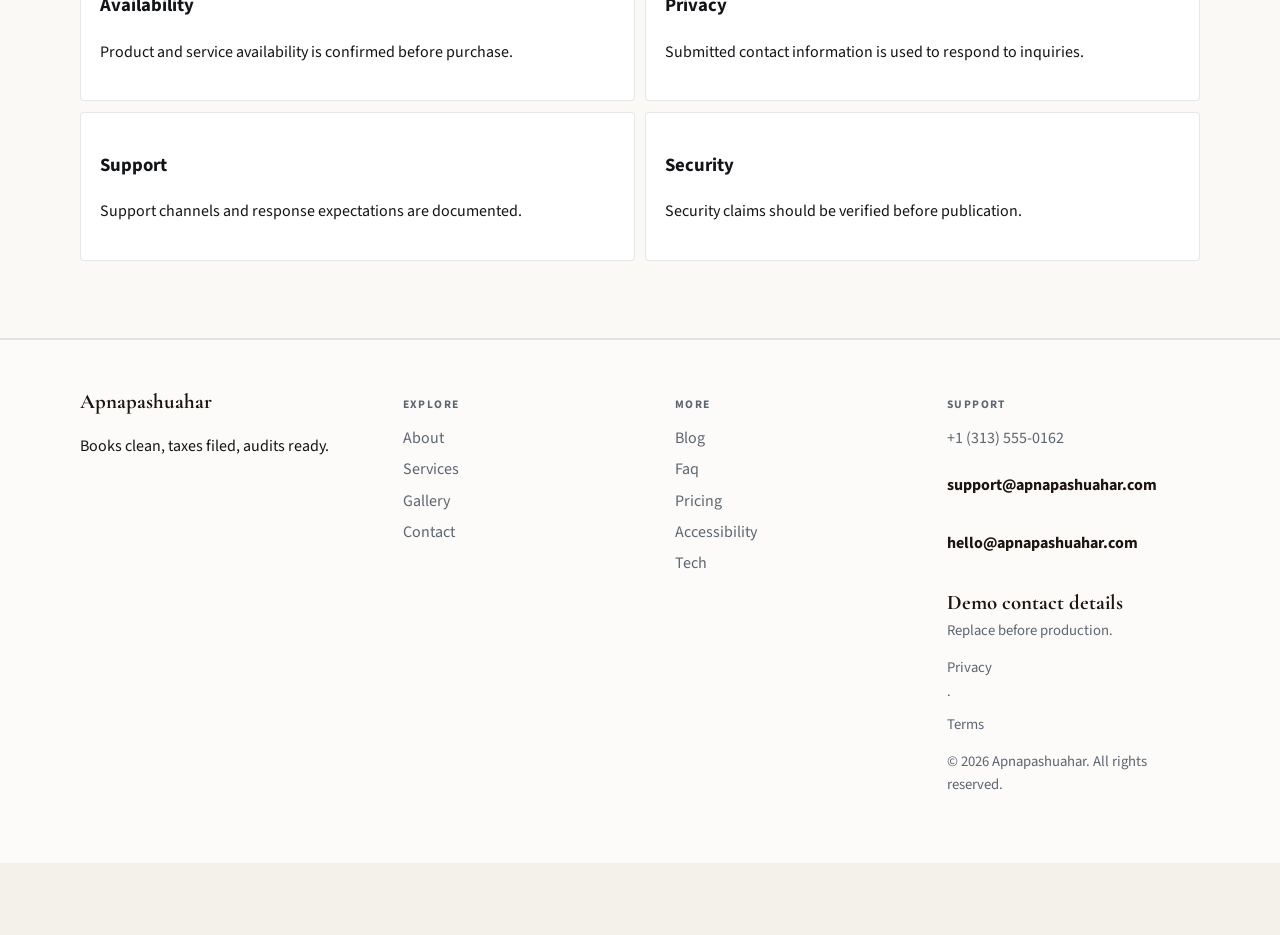
==== commit 27762c3a: "Improve website (elegant)" ====
--- a/about.html
+++ b/about.html
@@ -15,14 +15,14 @@
   <meta name="twitter:image" content="assets/img-1.jpg" />
   <meta property="og:url" content="https://apnapashuahar.github.io" />
   <script type="application/ld+json">{"@context": "https://schema.org", "@type": "LocalBusiness", "name": "Apnapashuahar", "description": "Books clean, taxes filed, audits ready.", "url": "https://apnapashuahar.github.io", "image": "assets/img-1.jpg"}</script>
-<script type="application/ld+json">{"@context": "https://schema.org", "@type": "FAQPage", "mainEntity": [{"@type": "Question", "name": "Where are you?", "acceptedAnswer": {"@type": "Answer", "text": "600 Woodward Ave, Detroit, MI. See the map on Visit."}}, {"@type": "Question", "name": "How do I reach support?", "acceptedAnswer": {"@type": "Answer", "text": "Use the Contact form or email support@apnapashuahar.com. We reply during open hours."}}, {"@type": "Question", "name": "How do I book?", "acceptedAnswer": {"@type": "Answer", "text": "Send a message on Contact, email bookings@apnapashuahar.com, or call +1 (313) 555-0162."}}, {"@type": "Question", "name": "Are prices current?", "acceptedAnswer": {"@type": "Answer", "text": "Listed prices are current and may shift with seasons — we update this site when they do."}}, {"@type": "Question", "name": "Do you take groups?", "acceptedAnswer": {"@type": "Answer", "text": "Yes for many bookings — tell us the size and date and we'll confirm what Apnapashuahar can host."}}, {"@type": "Question", "name": "What should I bring?", "acceptedAnswer": {"@type": "Answer", "text": "Just yourself (and any notes on allergies, sizes, or preferences). We'll handle the rest."}}, {"@type": "Question", "name": "Can I book for someone else?", "acceptedAnswer": {"@type": "Answer", "text": "Yes — include their name and preferences in the contact form."}}, {"@type": "Question", "name": "Where can I read updates?", "acceptedAnswer": {"@type": "Answer", "text": "Blog and Journal pages publish changes before social media."}}, {"@type": "Question", "name": "How do I join the team?", "acceptedAnswer": {"@type": "Answer", "text": "Open roles are listed on Careers — we reply to every application."}}, {"@type": "Question", "name": "Is the space accessible?", "acceptedAnswer": {"@type": "Answer", "text": "See our Accessibility page for entrance, seating and restroom notes."}}]}</script>
+<script type="application/ld+json">{"@context": "https://schema.org", "@type": "FAQPage", "mainEntity": [{"@type": "Question", "name": "Where are you?", "acceptedAnswer": {"@type": "Answer", "text": "600 Woodward Ave, Detroit, MI. See the map on Visit."}}, {"@type": "Question", "name": "How do I reach support?", "acceptedAnswer": {"@type": "Answer", "text": "Use the Contact form or email support@apnapashuahar.com. We reply during open hours."}}, {"@type": "Question", "name": "How do I book?", "acceptedAnswer": {"@type": "Answer", "text": "Send a message on Contact, email bookings@apnapashuahar.com, or call +1 (313) 555-0162."}}, {"@type": "Question", "name": "Are prices current?", "acceptedAnswer": {"@type": "Answer", "text": "Listed prices are current and may shift with seasons — we update this site when they do."}}, {"@type": "Question", "name": "Do you take groups?", "acceptedAnswer": {"@type": "Answer", "text": "Yes for many bookings — tell us the size and date and we'll confirm what Apnapashuahar can host."}}, {"@type": "Question", "name": "What should I bring?", "acceptedAnswer": {"@type": "Answer", "text": "Just yourself (and any notes on allergies, sizes, or preferences). We'll handle the rest."}}, {"@type": "Question", "name": "Where can I read updates?", "acceptedAnswer": {"@type": "Answer", "text": "Blog and Journal pages publish changes before social media."}}, {"@type": "Question", "name": "How do I join the team?", "acceptedAnswer": {"@type": "Answer", "text": "Open roles are listed on Careers — we reply to every application."}}, {"@type": "Question", "name": "Is the space accessible?", "acceptedAnswer": {"@type": "Answer", "text": "See our Accessibility page for entrance, seating and restroom notes."}}, {"@type": "Question", "name": "Can I book for someone else?", "acceptedAnswer": {"@type": "Answer", "text": "Yes — include their name and preferences in the contact form."}}]}</script>
 <script type="application/ld+json">{"@context": "https://schema.org", "@type": "WebSite", "name": "Apnapashuahar", "url": "https://apnapashuahar.github.io", "description": "Books clean, taxes filed, audits ready."}</script>
   <link rel="alternate" hreflang="en" href="index.html" />
   <link rel="alternate" hreflang="x-default" href="index.html" />
   <meta name="theme-color" content="#111111" />
   <link rel="preconnect" href="https://fonts.googleapis.com" />
   <link rel="preconnect" href="https://fonts.gstatic.com" crossorigin />
-  <link href="https://fonts.googleapis.com/css2?family=Libre+Baskerville:wght@700&family=Montserrat:wght@400;500;600;700&display=swap" rel="stylesheet" />
+  <link href="https://fonts.googleapis.com/css2?family=Cormorant+Garamond:wght@600;700&family=Source+Sans+3:wght@400;500;600;700&display=swap" rel="stylesheet" />
   <link rel="stylesheet" href="styles.css" />
   <link rel="icon" href="favicon.svg" type="image/svg+xml" />
 </head>
@@ -50,14 +50,14 @@
       <img class="solo" src="assets/img-4.jpg" alt="Apnapashuahar" />
     </div></section>
     <section class="block tint"><div class="shell two-col">
-      <article><p class="eyebrow">Mission</p><h2>Our promise</h2><p class="lead">At Apnapashuahar, great accounting firm shouldn't require guesswork. We publish hours, prices, and policies so your visit starts with confidence.</p>
-      <ul class="checks"><li>Transparent menus and service lists</li><li>Staff who explain options without pressure</li><li>Quality that holds up visit after visit</li><li>Follow-through when something needs fixing</li></ul></article>
-      <article><p class="eyebrow">Vision</p><h2>The long view</h2><p class="lead">Become the accounting firm benchmark in Detroit — known for craft, accessibility, and a brand identity that feels unmistakably Apnapashuahar.</p></article>
+      <article><p class="eyebrow">Mission</p><h2>Why we exist</h2><p class="lead">Apnapashuahar exists to make accounting firm feel personal in Detroit — clear pricing, honest recommendations, and a team that remembers why you came back.</p>
+      <ul class="checks"><li>Rooted in Detroit with regulars who know our name</li><li>Offerings that match what we publish online</li><li>Support you can reach during real hours</li><li>A space built for repeat visits, not one-offs</li></ul></article>
+      <article><p class="eyebrow">Vision</p><h2>Where we're headed</h2><p class="lead">We're growing Apnapashuahar into a professional people recommend without hesitation — more depth in our craft, same straightforward experience at the door.</p></article>
     </div></section>
-    <section class="block"><div class="shell"><div class="value-grid"><article><h3>Built to return</h3><p>Whether it&#x27;s your first visit or your fiftieth, Apnapashuahar stays consistent.</p></article>
-<article><h3>Guest-first fixes</h3><p>If something misses, we own it and make it right during support hours.</p></article>
-<article><h3>Clear communication</h3><p>Hours, pricing, and policies live on this site — no surprises at the counter.</p></article>
-<article><h3>Built to return</h3><p>Whether it&#x27;s your first visit or your fiftieth, Apnapashuahar stays consistent.</p></article></div><ul class="checks" style="margin-top:1.5rem"><li>A focused accounting firm experience — not a vague catch-all.</li>
+    <section class="block"><div class="shell"><div class="value-grid"><article><h3>Hand-picked quality</h3><p>Every offering at Apnapashuahar is chosen to match how we actually operate week to week.</p></article>
+<article><h3>Local roots</h3><p>Based in Detroit with a team you can meet in person.</p></article>
+<article><h3>Craft over hype</h3><p>We invest in the work behind the counter, not empty marketing language.</p></article>
+<article><h3>Hand-picked quality</h3><p>Every offering at Apnapashuahar is chosen to match how we actually operate week to week.</p></article></div><ul class="checks" style="margin-top:1.5rem"><li>A focused accounting firm experience — not a vague catch-all.</li>
 <li>Clear hours, address, and phone before you leave home.</li>
 <li>Offerings with prices you can compare.</li>
 <li>A team that knows the craft behind the counter.</li>
--- a/styles.css
+++ b/styles.css
@@ -1,10 +1,10 @@
 
 :root {
-  --ink:#121417; --muted:#5c6570; --paper:#f8fafc;
-  --accent:#0f766e; --deep:#0f172a; --line:rgba(18,20,23,.10);
-  --display:"Libre Baskerville",Georgia,"Times New Roman",serif;
-  --body:"Montserrat","Segoe UI",sans-serif; --shell:1120px;
-  --radius:2px;
+  --ink:#121417; --muted:#5c6570; --paper:#f6f1ea;
+  --accent:#8a6a4f; --deep:#1c1410; --line:rgba(18,20,23,.10);
+  --display:"Cormorant Garamond",Georgia,"Times New Roman",serif;
+  --body:"Source Sans 3","Segoe UI",sans-serif; --shell:1120px;
+  --radius:4px;
 }
 *{box-sizing:border-box} html{scroll-behavior:smooth}
 body{margin:0;font-family:var(--body);color:var(--ink);background:var(--paper);line-height:1.6;padding-bottom:72px;-webkit-font-smoothing:antialiased}
@@ -29,7 +29,7 @@
 .cta,.btn.solid{background:var(--accent);color:#fff}
 .btn.line{border:1px solid rgba(255,255,255,.55);color:#fff;background:transparent}
 .btn.quiet{border:1px solid var(--line);background:#fff;color:var(--ink)}
-.hero{position:relative;min-height:78vh;display:grid;align-items:end;color:#fff;overflow:hidden}
+.hero{position:relative;min-height:88vh;display:grid;align-items:end;color:#fff;overflow:hidden}
 .hero-bg{position:absolute;inset:0;background-size:cover;background-position:center center;background-repeat:no-repeat}
 .hero-shade{position:absolute;inset:0;background:linear-gradient(115deg,rgba(10,12,16,.72),rgba(10,12,16,.18))}
 .hero-photo img{width:100%;aspect-ratio:16/9;object-fit:cover;object-position:center;display:block;max-height:min(78vh,900px)}
@@ -162,19 +162,12 @@
   .promo{flex-direction:column;align-items:flex-start}
 }
 
-.block{padding:3.2rem 0}
-.item,.card,.person,blockquote,.promo{box-shadow:none;border-radius:2px}
-.strip-row{font-size:.85rem}
-.lede,.lead{max-width:40ch}
-
-
-.hero.minimal-hero{min-height:52vh}
-.hero.minimal-hero .hero-shade{background:linear-gradient(180deg,rgba(10,12,16,.72),rgba(10,12,16,.45))}
-.hero.minimal-hero h1{max-width:22ch;font-size:clamp(1.9rem,4.5vw,2.9rem)}
-.block{padding:3.4rem 0}
-.gallery-cards{display:grid;grid-template-columns:repeat(3,1fr);gap:.85rem}
-.gallery-cards figure:nth-child(1){grid-column:span 2;grid-row:span 2}
-.gallery-cards img{width:100%;height:100%;min-height:160px;object-fit:cover;border-radius:var(--radius)}
+.brand,.hero h1,.page-hero h1,h2{letter-spacing:-.02em}
+.item,.card,.person,blockquote{border-radius:4px}
+.cta,.btn{border-radius:4px;letter-spacing:.06em;text-transform:uppercase;font-size:.8rem}
+
+
+body{background:color-mix(in srgb,var(--paper) 94%,#dbeafe)}.block .shell{max-width:1240px}.stats-row,.value-grid,.menu-grid{gap:.65rem}.item,.card,.stat,blockquote{box-shadow:0 8px 30px rgba(15,23,42,.06);border-radius:18px}.hero.minimal-hero{min-height:60vh}.compare-table{background:var(--paper);border-radius:18px;overflow:hidden}
 
 .prose-block .lead.wide{max-width:62ch}
 .journal-card,.journal-entry{background:#fff;border:1px solid var(--line);border-radius:var(--radius);padding:1.2rem}
